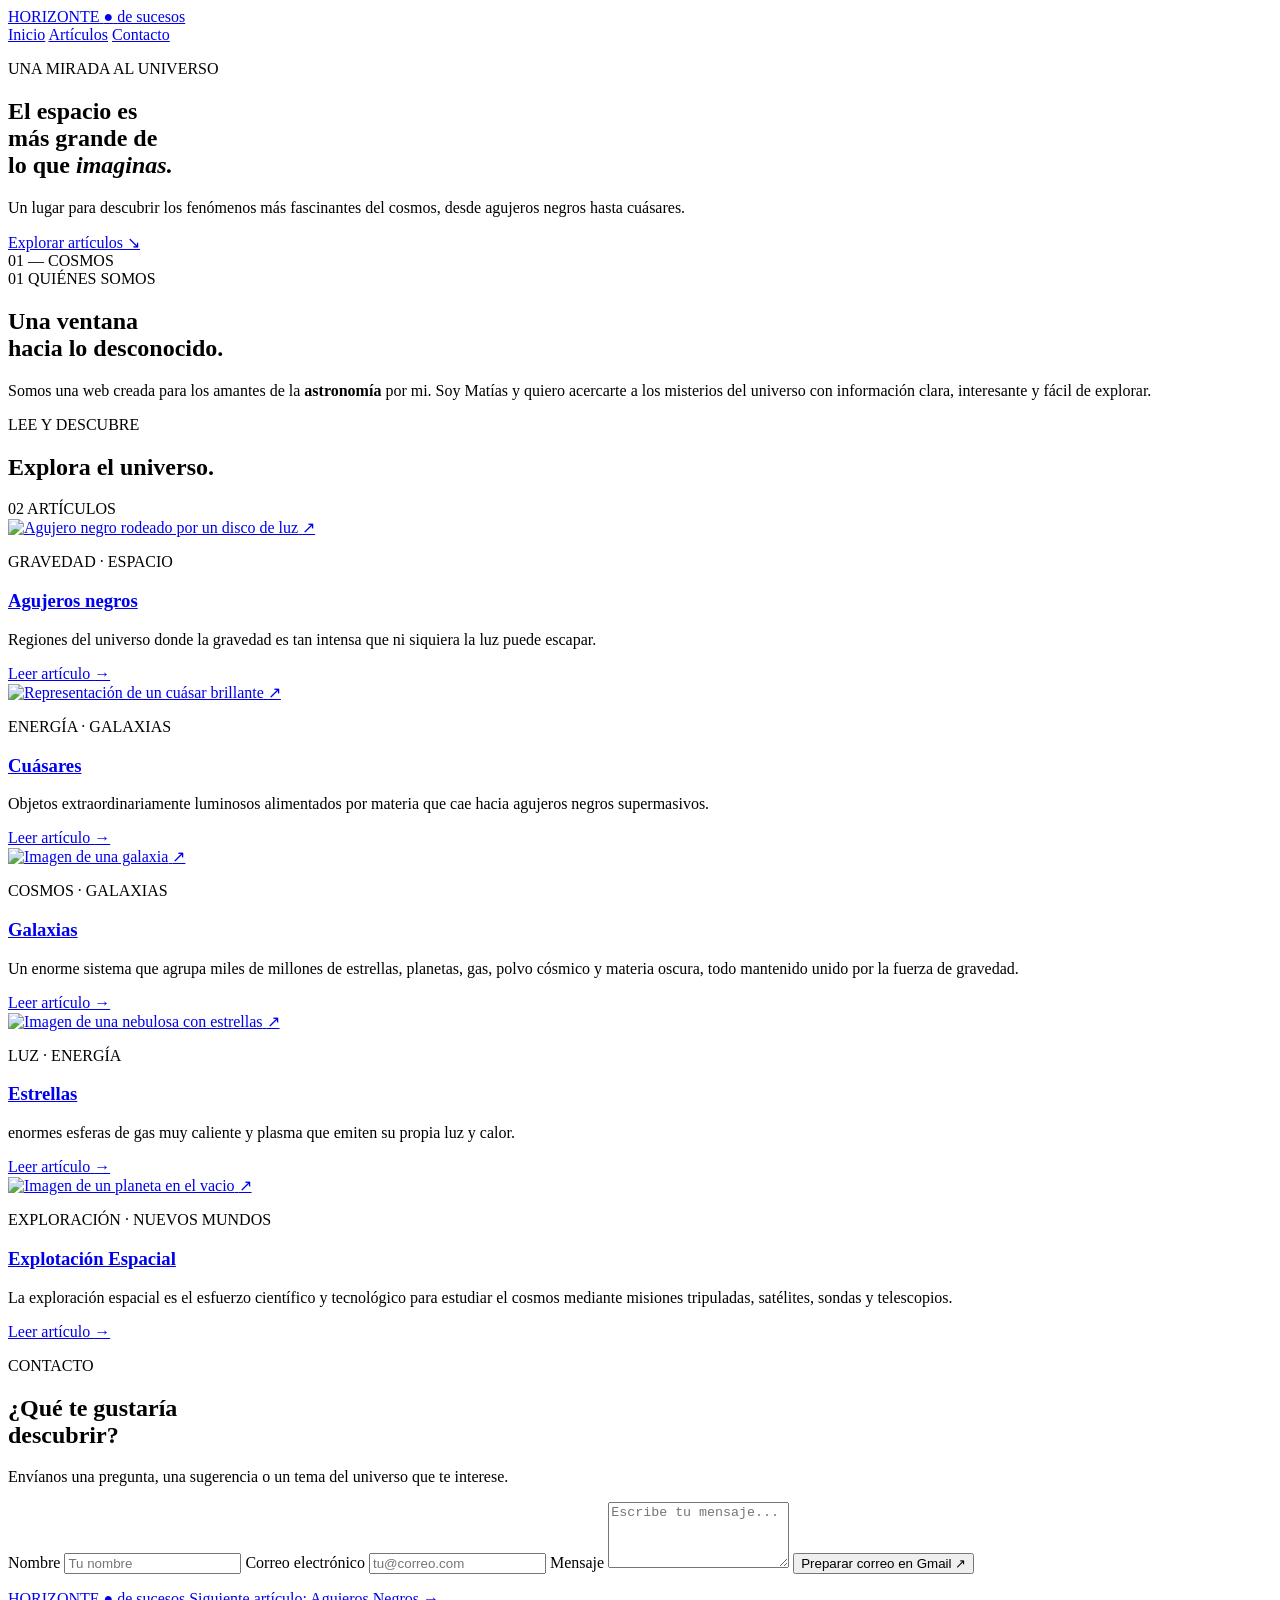
==== index.html @ 5ae5ad08 "Add files via upload" ====
<!DOCTYPE html>
<html lang="es">
<head>
  <meta charset="UTF-8">
  <meta name="viewport" content="width=device-width, initial-scale=1.0">

  <title>Horizonte de Sucesos</title>
  <link rel="stylesheet" href="css/styles.css">
</head>

<body>
   <header class="barra-superior">
        <a class="logo" href="index.html">
            HORIZONTE <span class="logo-punto">●</span> <span class="logo-secundario">de sucesos</span>
        </a>

        <nav>
            <a href="index.html">Inicio</a>
            <a class="activo" href="index.html#articulos">Artículos</a>
            <a href="index.html#contacto">Contacto</a>
        </nav>
    </header>

  <main>
    <section class="portada">
      <div class="portada-texto">
        <p class="sobrelinea"><span></span> UNA MIRADA AL UNIVERSO</p>

        <h1>El espacio es<br>más grande de<br>lo que <em>imaginas.</em></h1>

        <p class="descripcion">
          Un lugar para descubrir los fenómenos más fascinantes
          del cosmos, desde agujeros negros hasta cuásares.
        </p>

        <a class="boton" href="#articulos">
          Explorar artículos <span>↘</span>
        </a>
      </div>

      <div class="portada-imagen" role="img" aria-label="Cielo nocturno lleno de estrellas"></div>

      <span class="numero-portada">01 — COSMOS</span>
    </section>

    <section class="sobre panel-linea">
      <div class="etiqueta-seccion">
        <span>01</span>
        <span>QUIÉNES SOMOS</span>
      </div>

      <div>
        <h2>Una ventana<br>hacia lo desconocido.</h2>
        <p>
          Somos una web creada para los amantes de la
          <strong id="Astronomia">astronomía</strong> por mi.
          Soy Matías y quiero acercarte a los misterios del universo con
          información clara, interesante y fácil de explorar.
        </p>
      </div>
    </section>

    <section id="articulos" class="articulos">
      <div class="encabezado-seccion">
        <div>
          <p class="sobrelinea"><span></span> LEE Y DESCUBRE</p>
          <h2>Explora el universo<span class="punto-amarillo">.</span></h2>
        </div>
        <span class="contador">02 ARTÍCULOS</span>
      </div>

      <article class="articulo">
        <a class="articulo-imagen" href="agujeros_negros.html">
          <img
            src="imgs/agujeros_negros.jpeg"
            alt="Agujero negro rodeado por un disco de luz"
          >
          <span class="flecha-imagen">↗</span>
        </a>

        <div class="articulo-info">
          <p class="categoria">GRAVEDAD · ESPACIO</p>
          <h3><a href="agujeros_negros.html">Agujeros negros</a></h3>
          <p>
            Regiones del universo donde la gravedad es tan intensa
            que ni siquiera la luz puede escapar.
          </p>
          <a class="leer-mas" href="agujeros_negros.html">
            Leer artículo <span>→</span>
          </a>
        </div>
      </article>

      <article class="articulo articulo-invertido">
        <a class="articulo-imagen" href="Cuasares.html">
          <img
            src="imgs/cuasares.jpeg"
            alt="Representación de un cuásar brillante"
          >
          <span class="flecha-imagen">↗</span>
        </a>

        <div class="articulo-info">
          <p class="categoria">ENERGÍA · GALAXIAS</p>
          <h3><a href="Cuasares.html">Cuásares</a></h3>
          <p>
            Objetos extraordinariamente luminosos alimentados
            por materia que cae hacia agujeros negros supermasivos.
          </p>
          <a class="leer-mas" href="Cuasares.html">
            Leer artículo <span>→</span>
          </a>
        </div>
      </article>
      <article class="articulo articulo-invertido">
        <a class="articulo-imagen" href="galaxias.html">
          <img
            src="imgs/galaxia.jpeg"
            alt="Imagen de una galaxia"
          >
          <span class="flecha-imagen">↗</span>
        </a>

        <div class="articulo-info">
          <p class="categoria">COSMOS · GALAXIAS</p>
          <h3><a href="galaxias.html">Galaxias</a></h3>
          <p>
            Un enorme sistema que agrupa miles de millones de estrellas, planetas, gas, polvo cósmico y materia oscura, todo mantenido unido por la fuerza de gravedad.
          </p>
          <a class="leer-mas" href="galaxias.html">
            Leer artículo <span>→</span>
          </a>
        </div>
      </article>
      <article class="articulo articulo-invertido">
        <a class="articulo-imagen" href="estrellas.html">
          <img
            src="imgs/estrellas.jpeg"
            alt="Imagen de una nebulosa con estrellas"
          >
          <span class="flecha-imagen">↗</span>
        </a>

        <div class="articulo-info">
          <p class="categoria">LUZ · ENERGÍA</p>
          <h3><a href="estrellas.html">Estrellas</a></h3>
          <p>
            enormes esferas de gas muy caliente y plasma que emiten su propia luz y calor.
          </p>
          <a class="leer-mas" href="estrellas.html">
            Leer artículo <span>→</span>
          </a>
        </div>
      </article>
      <article class="articulo articulo-invertido">
        <a class="articulo-imagen" href="exploracion_espacial.html">
          <img
            src="imgs/exploracion_espacial.jpeg"
            alt="Imagen de un planeta en el vacio"
          >
          <span class="flecha-imagen">↗</span>
        </a>

        <div class="articulo-info">
          <p class="categoria">EXPLORACIÓN · NUEVOS MUNDOS</p>
          <h3><a href="exploracion_espacial.html">Explotación Espacial</a></h3>
          <p>
            La exploración espacial es el esfuerzo científico y tecnológico para estudiar el cosmos mediante misiones tripuladas, satélites, sondas y telescopios.
          </p>
          <a class="leer-mas" href="exploracion_espacial.html">
            Leer artículo <span>→</span>
          </a>
        </div>
      </article>
    </section>

    <section id="contacto" class="contacto panel-linea">
      <div class="contacto-intro">
        <p class="sobrelinea"><span></span> CONTACTO</p>
        <h2>¿Qué te gustaría<br>descubrir?</h2>
        <p>
          Envíanos una pregunta, una sugerencia o un tema
          del universo que te interese.
        </p>
      </div>

      <form id="formulario" class="formulario">
        <label for="nombre">Nombre</label>
        <input
          id="nombre"
          name="nombre"
          type="text"
          placeholder="Tu nombre"
          required
        >

        <label for="correo">Correo electrónico</label>
        <input
          id="correo"
          name="correo"
          type="email"
          placeholder="tu@correo.com"
          required
        >

        <label for="texto-mensaje">Mensaje</label>
        <textarea
          id="texto-mensaje"
          name="mensaje"
          rows="4"
          placeholder="Escribe tu mensaje..."
          required
        ></textarea>

        <button class="boton boton-enviar" type="submit">
          Preparar correo en Gmail <span>↗</span>
        </button>

        <p id="respuesta" class="respuesta" aria-live="polite"></p>
      </form>
    </section>
  </main>

  <footer class="pie">
        <a class="logo" href="index.html">HORIZONTE <span class="logo-punto">●</span> <span class="logo-secundario">de sucesos</span></a>

        <a href="agujeros_negros.html">Siguiente artículo: Agujeros Negros →</a>
    </footer>

  <script>
    const formulario = document.getElementById("formulario");
    const respuesta = document.getElementById("respuesta");

    formulario.addEventListener("submit", function(evento) {
      evento.preventDefault();

      const nombre = document.getElementById("nombre").value.trim();
      const correo = document.getElementById("correo").value.trim();
      const mensaje = document.getElementById("texto-mensaje").value.trim();
      const destinatario = "a.matias.gonzalez.8a@gmail.com";

      const asunto = "Mensaje desde Horizonte de Sucesos";
      const cuerpo =
        "Nombre: " + nombre + "\n" +
        "Correo de contacto: " + correo + "\n\n" +
        "Mensaje:\n" + mensaje;

      const url = "https://mail.google.com/mail/?view=cm&fs=1" +
        "&to=" + encodeURIComponent(destinatario) +
        "&su=" + encodeURIComponent(asunto) +
        "&body=" + encodeURIComponent(cuerpo);

      window.location.href = url;

      if (ventana) {
        respuesta.textContent =
          "Gmail se abrió con el mensaje preparado. Revísalo y pulsa Enviar allí.";
      } else {
        respuesta.textContent =
          "Tu navegador bloqueó la ventana. Permite las ventanas emergentes para abrir Gmail.";
      }
    });
  </script>
</body>
</html>
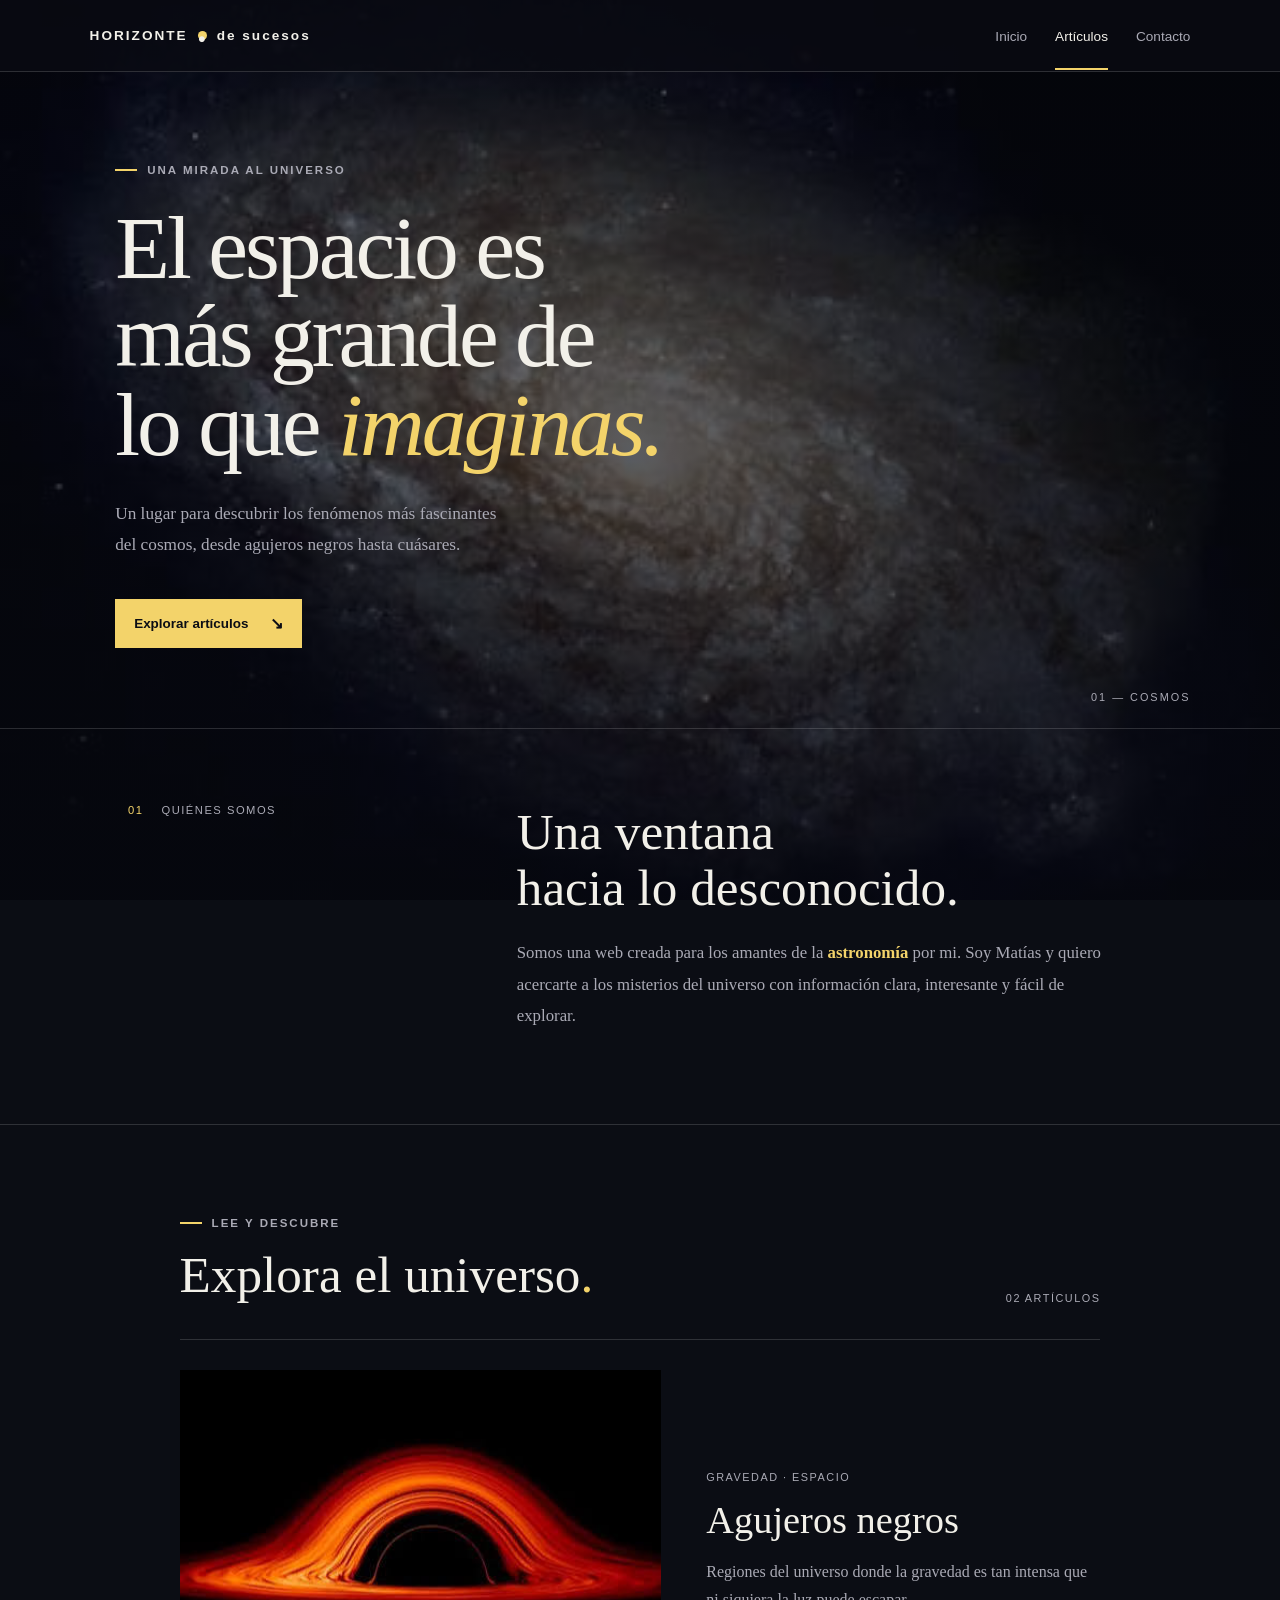
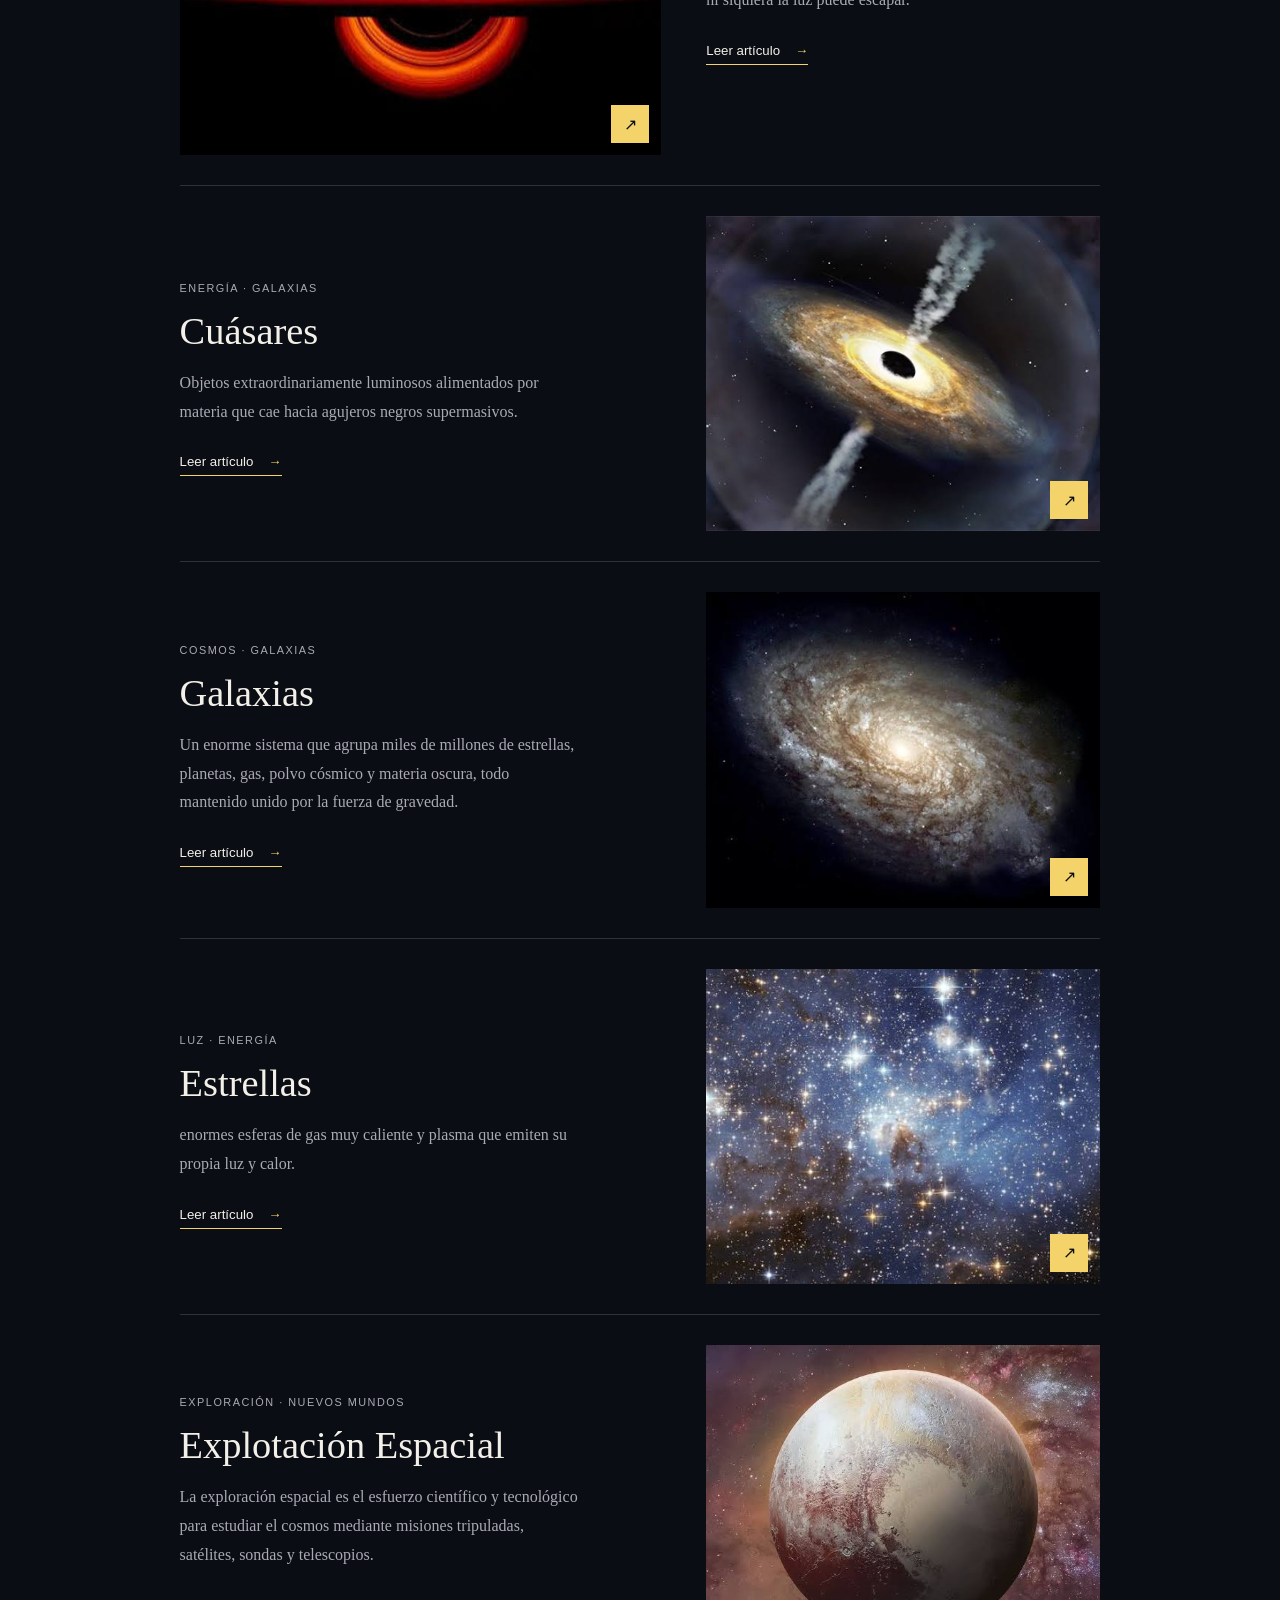
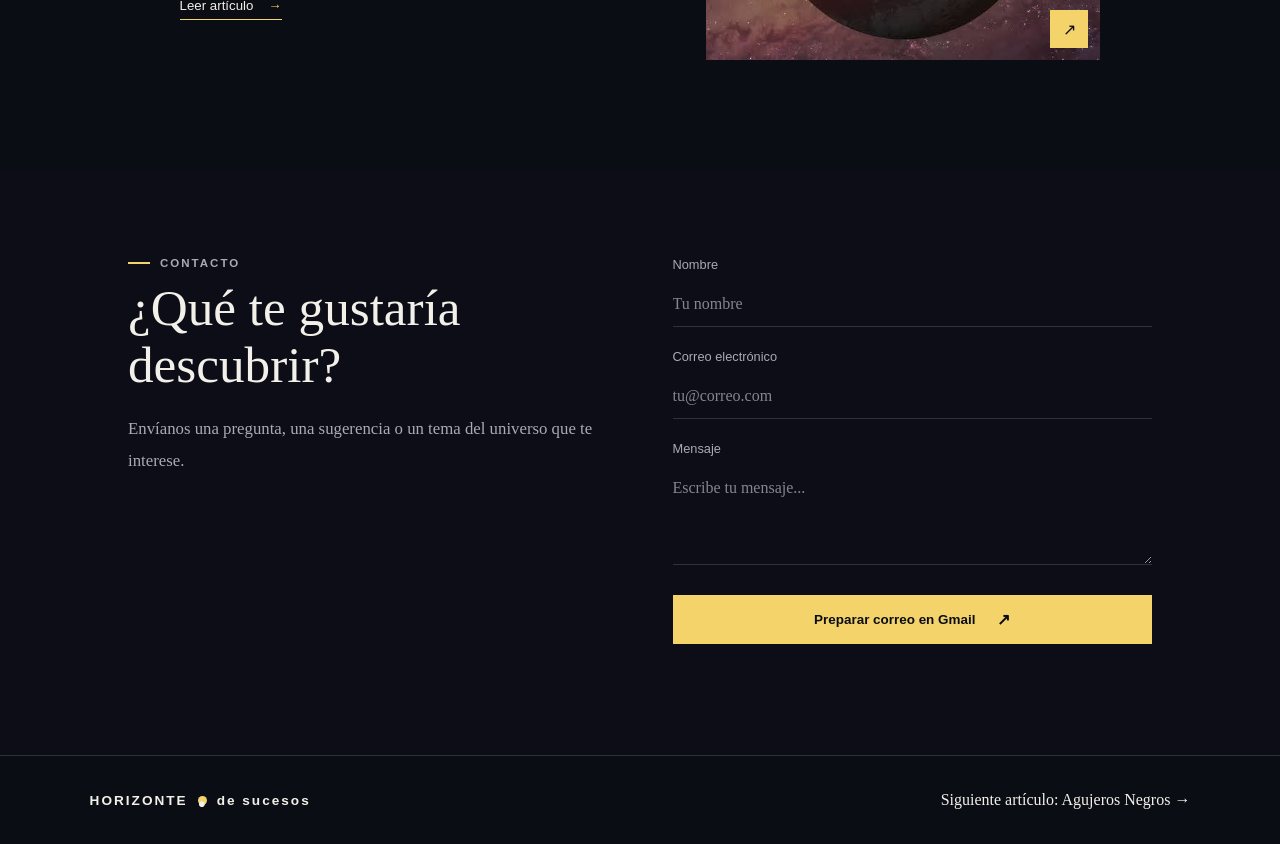
==== commit f512477b: "Update index.html" ====
--- a/index.html
+++ b/index.html
@@ -5,7 +5,7 @@
   <meta name="viewport" content="width=device-width, initial-scale=1.0">
 
   <title>Horizonte de Sucesos</title>
-  <link rel="stylesheet" href="css/styles.css">
+  <link rel="stylesheet" href="styles.css">
 </head>
 
 <body>
@@ -72,7 +72,7 @@
       <article class="articulo">
         <a class="articulo-imagen" href="agujeros_negros.html">
           <img
-            src="imgs/agujeros_negros.jpeg"
+            src="agujeros_negros.jpeg"
             alt="Agujero negro rodeado por un disco de luz"
           >
           <span class="flecha-imagen">↗</span>
@@ -94,7 +94,7 @@
       <article class="articulo articulo-invertido">
         <a class="articulo-imagen" href="Cuasares.html">
           <img
-            src="imgs/cuasares.jpeg"
+            src="cuasares.jpeg"
             alt="Representación de un cuásar brillante"
           >
           <span class="flecha-imagen">↗</span>
@@ -115,7 +115,7 @@
       <article class="articulo articulo-invertido">
         <a class="articulo-imagen" href="galaxias.html">
           <img
-            src="imgs/galaxia.jpeg"
+            src="galaxia.jpeg"
             alt="Imagen de una galaxia"
           >
           <span class="flecha-imagen">↗</span>
@@ -135,7 +135,7 @@
       <article class="articulo articulo-invertido">
         <a class="articulo-imagen" href="estrellas.html">
           <img
-            src="imgs/estrellas.jpeg"
+            src="estrellas.jpeg"
             alt="Imagen de una nebulosa con estrellas"
           >
           <span class="flecha-imagen">↗</span>
@@ -155,7 +155,7 @@
       <article class="articulo articulo-invertido">
         <a class="articulo-imagen" href="exploracion_espacial.html">
           <img
-            src="imgs/exploracion_espacial.jpeg"
+            src="exploracion_espacial.jpeg"
             alt="Imagen de un planeta en el vacio"
           >
           <span class="flecha-imagen">↗</span>
@@ -262,4 +262,4 @@
     });
   </script>
 </body>
-</html>+</html>
--- a/styles.css
+++ b/styles.css
@@ -0,0 +1,507 @@
+:root {
+  --fondo: #0b0d14;
+  --superficie: #121520;
+  --texto: #f2f0e9;
+  --texto-suave: #aaaab5;
+  --amarillo: #f3d36a;
+  --morado: #a99bd8;
+  --linea: rgba(255, 255, 255, 0.15);
+}
+
+* {
+  box-sizing: border-box;
+}
+
+html {
+  scroll-behavior: smooth;
+}
+
+body {
+  margin: 0;
+  background-color: var(--fondo);
+  background-image:
+    linear-gradient(rgba(7, 9, 17, 0.55), rgba(7, 9, 17, 0.78)),
+    url("galaxia.jpeg");
+  background-size: cover;
+  background-position: center;
+  background-attachment: fixed;
+  color: var(--texto);
+  font-family: Georgia, "Times New Roman", serif;
+}
+
+a {
+  color: inherit;
+  text-decoration: none;
+}
+
+button,
+input,
+textarea {
+  font: inherit;
+}
+
+button,
+a {
+  -webkit-tap-highlight-color: transparent;
+}
+
+::selection {
+  color: var(--fondo);
+  background: var(--amarillo);
+}
+
+.barra-superior {
+  min-height: 72px;
+  padding: 0 7%;
+  display: flex;
+  align-items: center;
+  justify-content: space-between;
+  gap: 20px;
+  border-bottom: 1px solid var(--linea);
+  background: rgba(9, 11, 19, 0.78);
+}
+
+.logo {
+  display: inline-flex;
+  align-items: center;
+  gap: 10px;
+  font-family: Arial, sans-serif;
+  font-size: 0.85rem;
+  font-weight: 700;
+  letter-spacing: 2px;
+}
+
+.logo-punto {
+  width: 9px;
+  height: 9px;
+  display: inline-block;
+  border-radius: 50%;
+  background: var(--amarillo);
+}
+
+.barra-superior nav {
+  display: flex;
+  gap: 28px;
+  font-family: Arial, sans-serif;
+  font-size: 0.85rem;
+}
+
+.barra-superior nav a {
+  padding: 27px 0 24px;
+  color: var(--texto-suave);
+  border-bottom: 2px solid transparent;
+  transition: color 0.2s, border-color 0.2s;
+}
+
+.barra-superior nav a:hover,
+.barra-superior nav a.activo {
+  color: var(--texto);
+  border-bottom-color: var(--amarillo);
+}
+
+.portada {
+  position: relative;
+  min-height: 560px;
+  max-width: 1400px;
+  margin: auto;
+  padding: 80px 9%;
+  display: flex;
+  align-items: center;
+  overflow: hidden;
+  border-bottom: 1px solid var(--linea);
+}
+
+.portada-texto {
+  position: relative;
+  z-index: 2;
+  max-width: 610px;
+}
+
+.sobrelinea {
+  display: flex;
+  align-items: center;
+  gap: 10px;
+  color: var(--texto-suave);
+  font-family: Arial, sans-serif;
+  font-size: 0.72rem;
+  font-weight: 700;
+  letter-spacing: 2px;
+}
+
+.sobrelinea > span {
+  width: 22px;
+  height: 2px;
+  background: var(--amarillo);
+}
+
+.portada h1 {
+  margin: 28px 0;
+  font-size: clamp(3rem, 7vw, 6.4rem);
+  font-weight: 400;
+  line-height: 0.99;
+  letter-spacing: -3px;
+}
+
+.portada h1 em {
+  color: var(--amarillo);
+  font-weight: 400;
+}
+
+.descripcion {
+  max-width: 400px;
+  color: var(--texto-suave);
+  font-size: 1.08rem;
+  line-height: 1.8;
+}
+
+.numero-portada {
+  position: absolute;
+  bottom: 25px;
+  right: 7%;
+  color: var(--texto-suave);
+  font-family: Arial, sans-serif;
+  font-size: 0.68rem;
+  letter-spacing: 2px;
+}
+
+.boton {
+  display: inline-flex;
+  justify-content: center;
+  align-items: center;
+  gap: 22px;
+  margin-top: 22px;
+  padding: 14px 18px;
+  color: var(--fondo);
+  background: var(--amarillo);
+  border: 1px solid var(--amarillo);
+  font-family: Arial, sans-serif;
+  font-size: 0.84rem;
+  font-weight: 700;
+  cursor: pointer;
+  transition: background 0.2s, color 0.2s;
+}
+
+.boton:hover {
+  color: var(--amarillo);
+  background: transparent;
+}
+
+.boton span {
+  font-size: 1rem;
+}
+
+.panel-linea {
+  border-bottom: 1px solid var(--linea);
+}
+
+.sobre {
+  padding: 75px 10%;
+  display: grid;
+  grid-template-columns: 0.8fr 1.5fr;
+  gap: 50px;
+}
+
+.etiqueta-seccion {
+  display: flex;
+  align-items: flex-start;
+  gap: 18px;
+  color: var(--texto-suave);
+  font-family: Arial, sans-serif;
+  font-size: 0.7rem;
+  letter-spacing: 1.5px;
+}
+
+.etiqueta-seccion span:first-child {
+  color: var(--amarillo);
+}
+
+.sobre h2,
+.contacto h2 {
+  margin: 0 0 20px;
+  font-size: clamp(2rem, 4vw, 3.4rem);
+  line-height: 1.1;
+  font-weight: 400;
+}
+
+.sobre p,
+.contacto-intro > p:last-child {
+  max-width: 590px;
+  color: var(--texto-suave);
+  font-size: 1.05rem;
+  line-height: 1.9;
+}
+
+#Astronomia {
+  color: var(--amarillo);
+}
+
+.articulos {
+  max-width: 1100px;
+  margin: auto;
+  padding: 80px 7%;
+}
+
+.encabezado-seccion {
+  display: flex;
+  align-items: end;
+  justify-content: space-between;
+  gap: 20px;
+  margin-bottom: 35px;
+}
+
+.encabezado-seccion h2 {
+  margin: 16px 0 0;
+  font-size: clamp(2rem, 4vw, 3.3rem);
+  font-weight: 400;
+}
+
+.punto-amarillo {
+  color: var(--amarillo);
+}
+
+.contador,
+.categoria {
+  color: var(--texto-suave);
+  font-family: Arial, sans-serif;
+  font-size: 0.68rem;
+  letter-spacing: 1.5px;
+}
+
+.articulo {
+  display: grid;
+  grid-template-columns: 1.1fr 0.9fr;
+  gap: 45px;
+  align-items: center;
+  padding: 30px 0;
+  border-top: 1px solid var(--linea);
+}
+
+.articulo-invertido .articulo-imagen {
+  order: 2;
+}
+
+.articulo-invertido .articulo-info {
+  order: 1;
+}
+
+.articulo-imagen {
+  position: relative;
+  display: block;
+  overflow: hidden;
+  background: var(--superficie);
+}
+
+.articulo-imagen img {
+  display: block;
+  width: 100%;
+  aspect-ratio: 5 / 4;
+  object-fit: cover;
+  transition: transform 0.4s;
+}
+
+.articulo-imagen:hover img {
+  transform: scale(1.035);
+}
+
+.flecha-imagen {
+  position: absolute;
+  right: 12px;
+  bottom: 12px;
+  width: 38px;
+  height: 38px;
+  display: grid;
+  place-items: center;
+  color: var(--fondo);
+  background: var(--amarillo);
+  font-family: Arial, sans-serif;
+}
+
+.articulo-info h3 {
+  margin: 15px 0;
+  font-size: clamp(1.8rem, 3vw, 2.6rem);
+  font-weight: 400;
+}
+
+.articulo-info h3 a:hover {
+  color: var(--amarillo);
+}
+
+.articulo-info > p:not(.categoria) {
+  max-width: 400px;
+  color: var(--texto-suave);
+  font-size: 1rem;
+  line-height: 1.8;
+}
+
+.leer-mas {
+  display: inline-flex;
+  gap: 15px;
+  align-items: center;
+  margin-top: 12px;
+  padding-bottom: 6px;
+  border-bottom: 1px solid var(--amarillo);
+  font-family: Arial, sans-serif;
+  font-size: 0.83rem;
+}
+
+.leer-mas span {
+  color: var(--amarillo);
+}
+
+.leer-mas:hover {
+  color: var(--amarillo);
+}
+
+.contacto {
+  padding: 75px 10%;
+  display: grid;
+  grid-template-columns: 1fr 1fr;
+  gap: 65px;
+  background: rgba(12, 14, 24, 0.76);
+}
+
+.formulario {
+  display: flex;
+  flex-direction: column;
+  gap: 10px;
+}
+
+.formulario label {
+  margin-top: 12px;
+  color: var(--texto-suave);
+  font-family: Arial, sans-serif;
+  font-size: 0.8rem;
+}
+
+.formulario input,
+.formulario textarea {
+  width: 100%;
+  padding: 13px 0;
+  border: none;
+  border-bottom: 1px solid var(--linea);
+  border-radius: 0;
+  outline: none;
+  background: transparent;
+  color: var(--texto);
+  font-family: Georgia, "Times New Roman", serif;
+  font-size: 1rem;
+}
+
+.formulario input:focus,
+.formulario textarea:focus {
+  border-bottom-color: var(--amarillo);
+}
+
+.formulario input::placeholder,
+.formulario textarea::placeholder {
+  color: #858592;
+}
+
+.formulario textarea {
+  resize: vertical;
+}
+
+.boton-enviar {
+  width: 100%;
+  margin-top: 20px;
+}
+
+.respuesta {
+  color: var(--amarillo);
+  font-family: Arial, sans-serif;
+  font-size: 0.82rem;
+  line-height: 1.6;
+}
+
+.pie {
+  padding: 35px 7%;
+  display: flex;
+  align-items: center;
+  justify-content: space-between;
+  flex-wrap: wrap;
+  gap: 15px;
+}
+
+.pie > p,
+.copyright {
+  color: var(--texto-suave);
+  font-family: Arial, sans-serif;
+  font-size: 0.72rem;
+}
+
+.copyright {
+  letter-spacing: 1px;
+}
+
+@media (max-width: 700px) {
+  body {
+    background-attachment: scroll;
+  }
+
+  .barra-superior {
+    padding: 0 5%;
+  }
+
+  .barra-superior nav {
+    gap: 13px;
+    font-size: 0.76rem;
+  }
+
+  .logo {
+    font-size: 0.7rem;
+    letter-spacing: 1px;
+  }
+
+  .portada {
+    min-height: 510px;
+    padding: 65px 7%;
+  }
+
+  .portada-imagen {
+    width: 100%;
+    opacity: 0.38;
+    background-image:
+      linear-gradient(90deg, rgba(9, 11, 20, 0.45), rgba(9, 11, 20, 0.35)),
+      url("galaxia.jpeg");
+  }
+
+  .portada h1 {
+    letter-spacing: -1.5px;
+  }
+
+  .sobre {
+    grid-template-columns: 1fr;
+    gap: 28px;
+    padding: 50px 7%;
+  }
+
+  .articulos {
+    padding: 55px 7%;
+  }
+
+  .articulo {
+    grid-template-columns: 1fr;
+    gap: 22px;
+  }
+
+  .articulo-invertido .articulo-imagen,
+  .articulo-invertido .articulo-info {
+    order: initial;
+  }
+
+  .encabezado-seccion {
+    align-items: flex-start;
+    flex-direction: column;
+  }
+
+  .contacto {
+    grid-template-columns: 1fr;
+    gap: 30px;
+    padding: 50px 7%;
+  }
+
+  .pie {
+    align-items: flex-start;
+    flex-direction: column;
+  }
+}
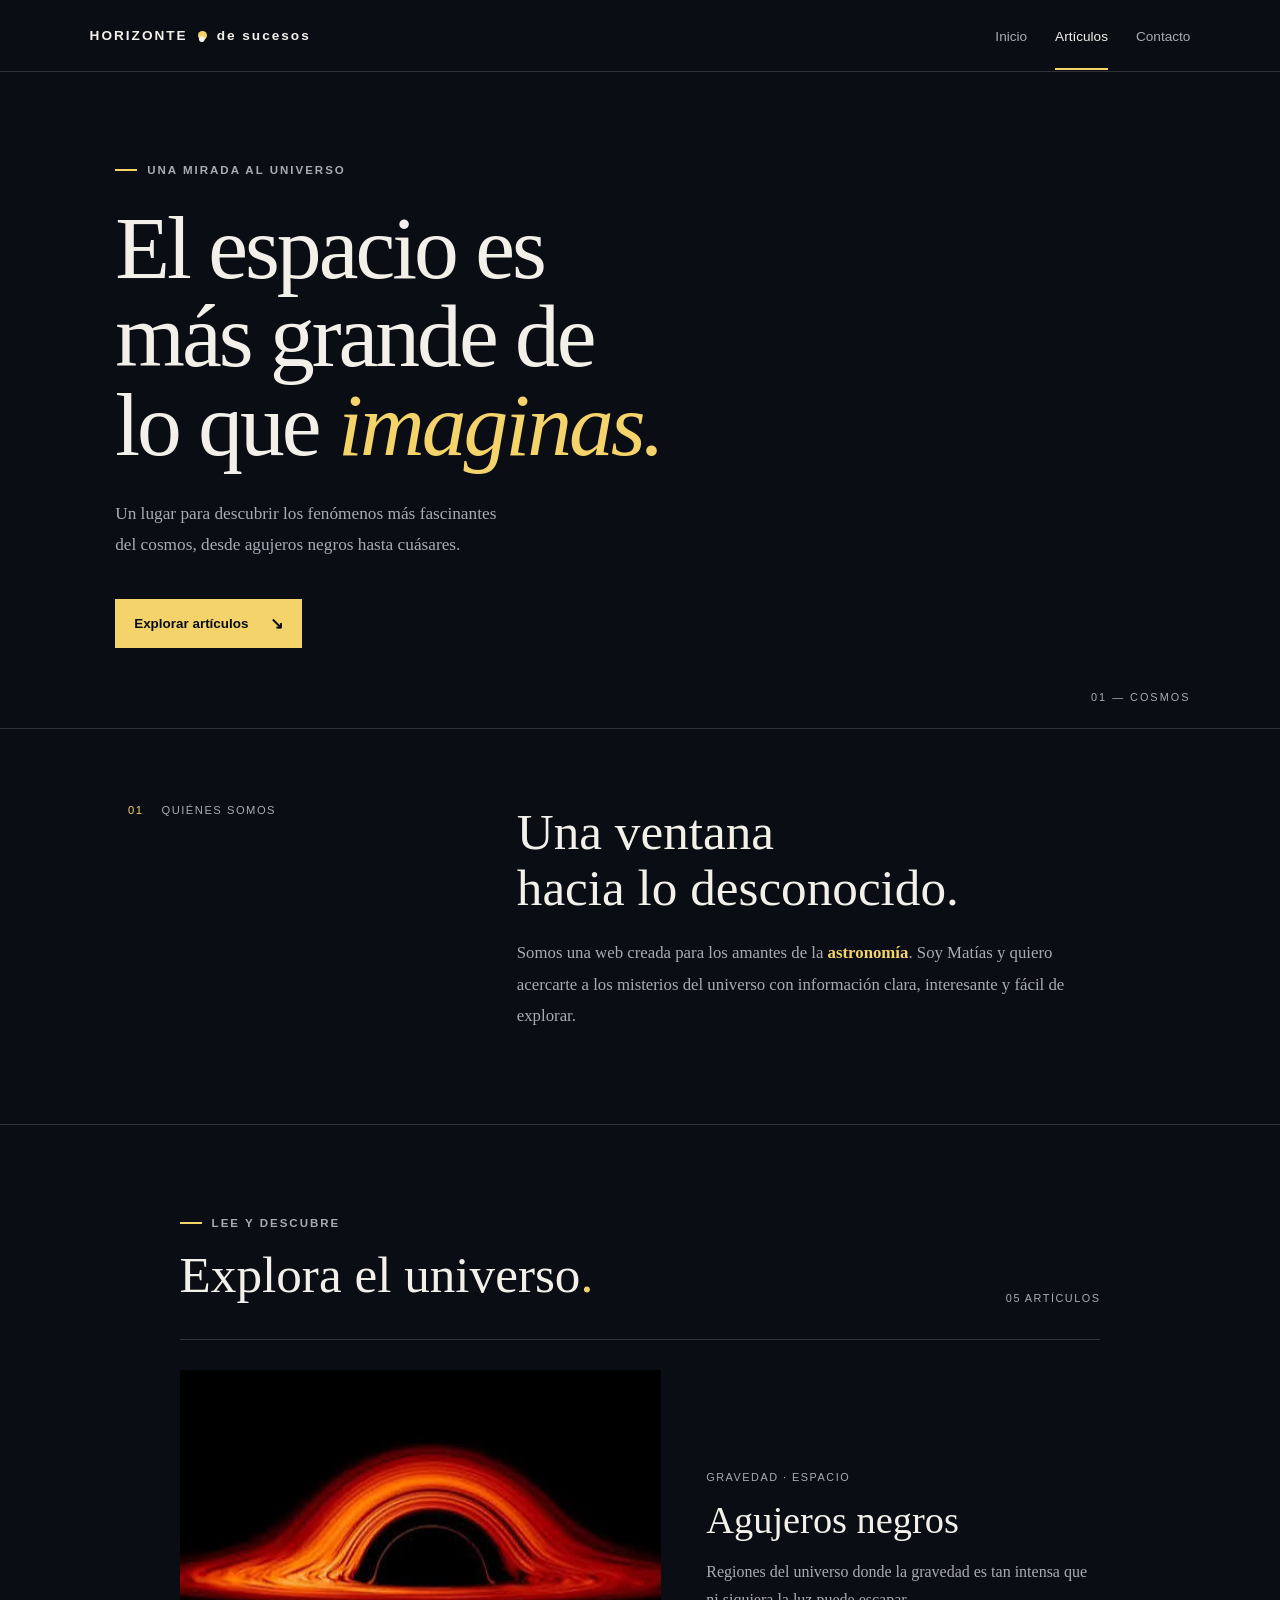
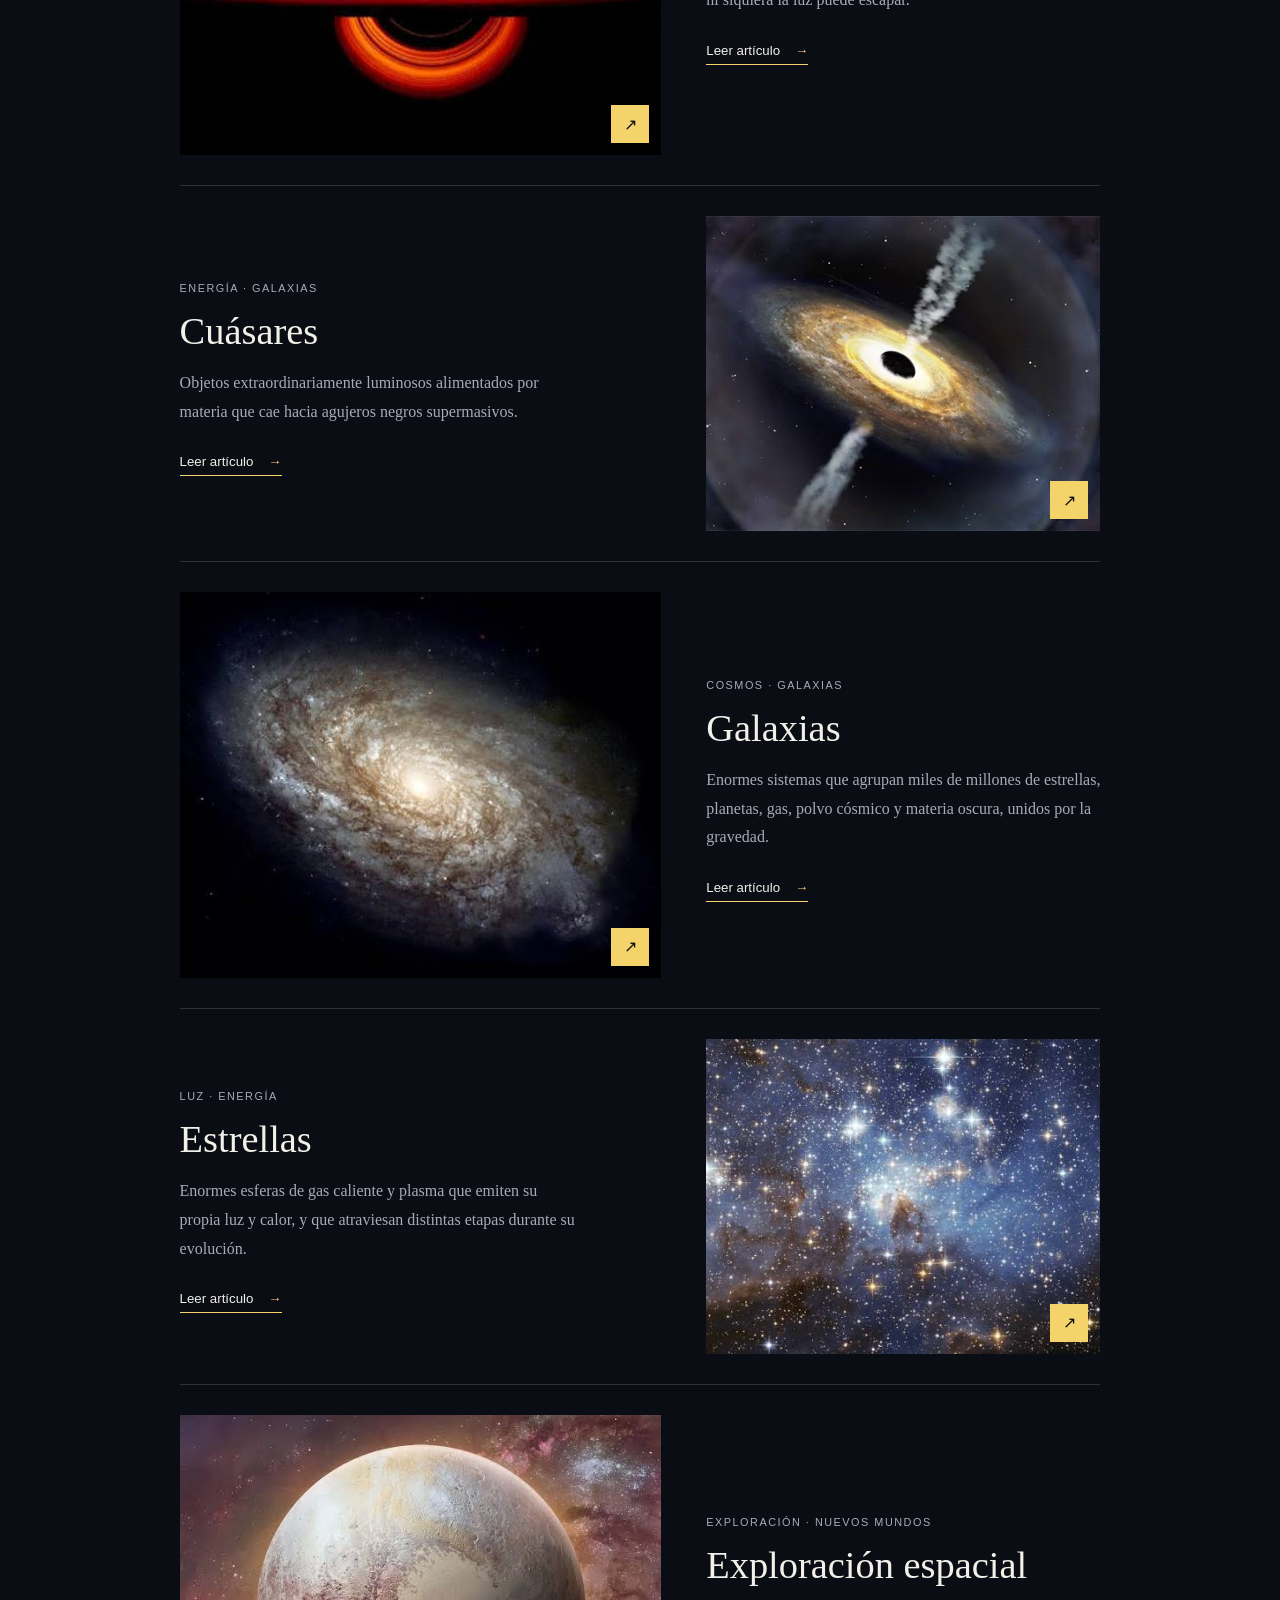
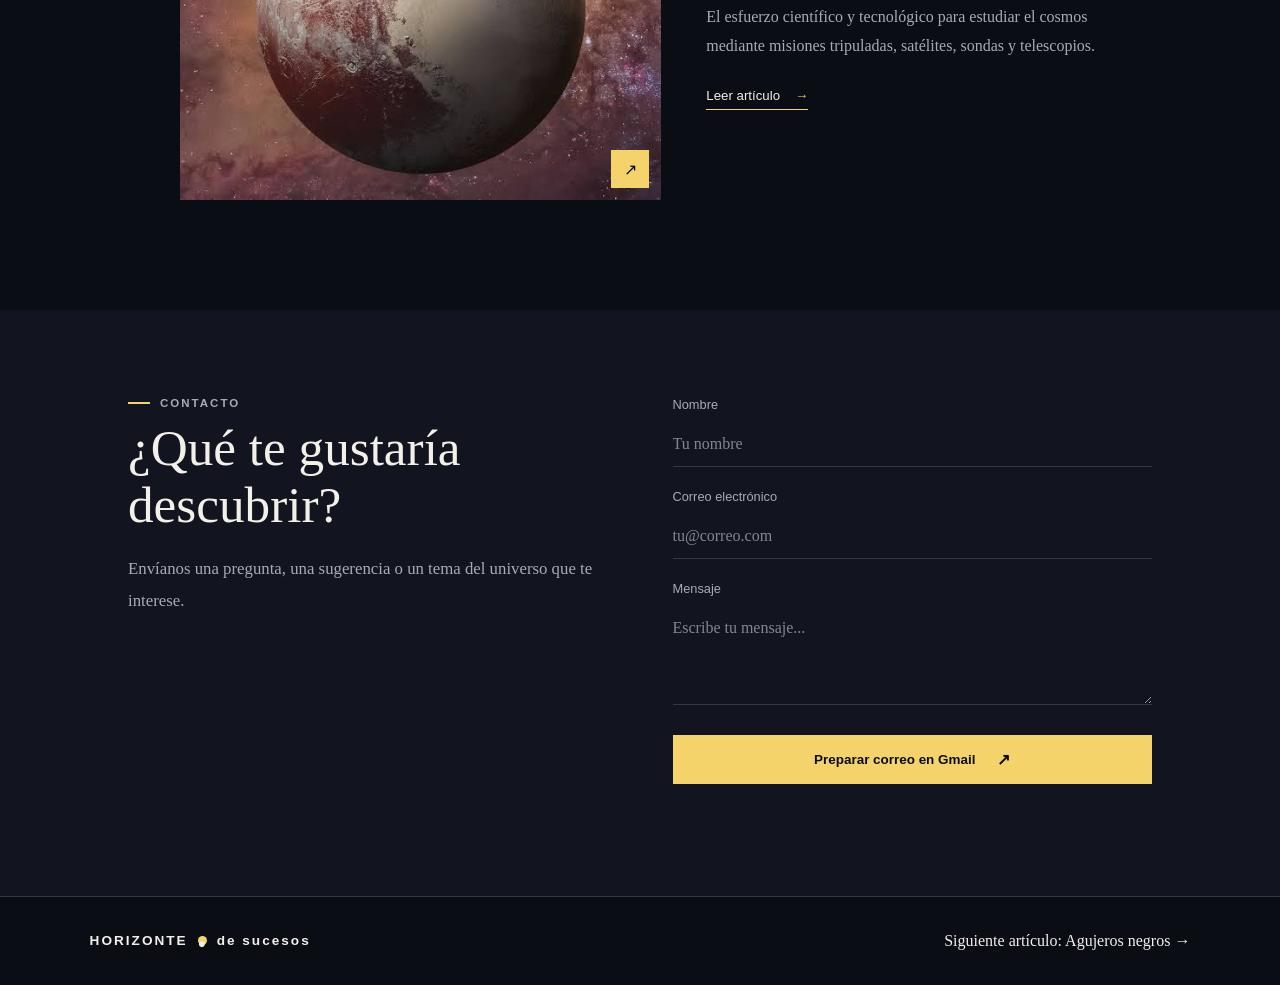
==== commit b1ba7016: "Update index.html" ====
--- a/index.html
+++ b/index.html
@@ -3,23 +3,22 @@
 <head>
   <meta charset="UTF-8">
   <meta name="viewport" content="width=device-width, initial-scale=1.0">
-
   <title>Horizonte de Sucesos</title>
   <link rel="stylesheet" href="styles.css">
 </head>
 
 <body>
-   <header class="barra-superior">
-        <a class="logo" href="index.html">
-            HORIZONTE <span class="logo-punto">●</span> <span class="logo-secundario">de sucesos</span>
-        </a>
-
-        <nav>
-            <a href="index.html">Inicio</a>
-            <a class="activo" href="index.html#articulos">Artículos</a>
-            <a href="index.html#contacto">Contacto</a>
-        </nav>
-    </header>
+  <header class="barra-superior">
+    <a class="logo" href="index.html">
+      HORIZONTE <span class="logo-punto">●</span> <span class="logo-secundario">de sucesos</span>
+    </a>
+
+    <nav>
+      <a href="index.html">Inicio</a>
+      <a class="activo" href="index.html#articulos">Artículos</a>
+      <a href="index.html#contacto">Contacto</a>
+    </nav>
+  </header>
 
   <main>
     <section class="portada">
@@ -38,8 +37,6 @@
         </a>
       </div>
 
-      <div class="portada-imagen" role="img" aria-label="Cielo nocturno lleno de estrellas"></div>
-
       <span class="numero-portada">01 — COSMOS</span>
     </section>
 
@@ -53,7 +50,7 @@
         <h2>Una ventana<br>hacia lo desconocido.</h2>
         <p>
           Somos una web creada para los amantes de la
-          <strong id="Astronomia">astronomía</strong> por mi.
+          <strong id="Astronomia">astronomía</strong>.
           Soy Matías y quiero acercarte a los misterios del universo con
           información clara, interesante y fácil de explorar.
         </p>
@@ -66,15 +63,12 @@
           <p class="sobrelinea"><span></span> LEE Y DESCUBRE</p>
           <h2>Explora el universo<span class="punto-amarillo">.</span></h2>
         </div>
-        <span class="contador">02 ARTÍCULOS</span>
+        <span class="contador">05 ARTÍCULOS</span>
       </div>
 
       <article class="articulo">
         <a class="articulo-imagen" href="agujeros_negros.html">
-          <img
-            src="agujeros_negros.jpeg"
-            alt="Agujero negro rodeado por un disco de luz"
-          >
+          <img src="agujeros_negros.jpeg" alt="Agujero negro rodeado por un disco de luz">
           <span class="flecha-imagen">↗</span>
         </a>
 
@@ -93,10 +87,7 @@
 
       <article class="articulo articulo-invertido">
         <a class="articulo-imagen" href="Cuasares.html">
-          <img
-            src="cuasares.jpeg"
-            alt="Representación de un cuásar brillante"
-          >
+          <img src="cuasares.jpeg" alt="Representación de un cuásar brillante">
           <span class="flecha-imagen">↗</span>
         </a>
 
@@ -112,12 +103,10 @@
           </a>
         </div>
       </article>
-      <article class="articulo articulo-invertido">
+
+      <article class="articulo">
         <a class="articulo-imagen" href="galaxias.html">
-          <img
-            src="galaxia.jpeg"
-            alt="Imagen de una galaxia"
-          >
+          <img src="galaxia.jpeg" alt="Imagen de una galaxia">
           <span class="flecha-imagen">↗</span>
         </a>
 
@@ -125,19 +114,18 @@
           <p class="categoria">COSMOS · GALAXIAS</p>
           <h3><a href="galaxias.html">Galaxias</a></h3>
           <p>
-            Un enorme sistema que agrupa miles de millones de estrellas, planetas, gas, polvo cósmico y materia oscura, todo mantenido unido por la fuerza de gravedad.
+            Enormes sistemas que agrupan miles de millones de estrellas,
+            planetas, gas, polvo cósmico y materia oscura, unidos por la gravedad.
           </p>
           <a class="leer-mas" href="galaxias.html">
             Leer artículo <span>→</span>
           </a>
         </div>
       </article>
+
       <article class="articulo articulo-invertido">
         <a class="articulo-imagen" href="estrellas.html">
-          <img
-            src="estrellas.jpeg"
-            alt="Imagen de una nebulosa con estrellas"
-          >
+          <img src="estrellas.jpeg" alt="Imagen de una nebulosa con estrellas">
           <span class="flecha-imagen">↗</span>
         </a>
 
@@ -145,27 +133,27 @@
           <p class="categoria">LUZ · ENERGÍA</p>
           <h3><a href="estrellas.html">Estrellas</a></h3>
           <p>
-            enormes esferas de gas muy caliente y plasma que emiten su propia luz y calor.
+            Enormes esferas de gas caliente y plasma que emiten su propia luz
+            y calor, y que atraviesan distintas etapas durante su evolución.
           </p>
           <a class="leer-mas" href="estrellas.html">
             Leer artículo <span>→</span>
           </a>
         </div>
       </article>
-      <article class="articulo articulo-invertido">
+
+      <article class="articulo">
         <a class="articulo-imagen" href="exploracion_espacial.html">
-          <img
-            src="exploracion_espacial.jpeg"
-            alt="Imagen de un planeta en el vacio"
-          >
+          <img src="exploracion_espacial.jpeg" alt="Imagen de un planeta en el espacio">
           <span class="flecha-imagen">↗</span>
         </a>
 
         <div class="articulo-info">
           <p class="categoria">EXPLORACIÓN · NUEVOS MUNDOS</p>
-          <h3><a href="exploracion_espacial.html">Explotación Espacial</a></h3>
-          <p>
-            La exploración espacial es el esfuerzo científico y tecnológico para estudiar el cosmos mediante misiones tripuladas, satélites, sondas y telescopios.
+          <h3><a href="exploracion_espacial.html">Exploración espacial</a></h3>
+          <p>
+            El esfuerzo científico y tecnológico para estudiar el cosmos
+            mediante misiones tripuladas, satélites, sondas y telescopios.
           </p>
           <a class="leer-mas" href="exploracion_espacial.html">
             Leer artículo <span>→</span>
@@ -186,31 +174,13 @@
 
       <form id="formulario" class="formulario">
         <label for="nombre">Nombre</label>
-        <input
-          id="nombre"
-          name="nombre"
-          type="text"
-          placeholder="Tu nombre"
-          required
-        >
+        <input id="nombre" name="nombre" type="text" placeholder="Tu nombre" required>
 
         <label for="correo">Correo electrónico</label>
-        <input
-          id="correo"
-          name="correo"
-          type="email"
-          placeholder="tu@correo.com"
-          required
-        >
+        <input id="correo" name="correo" type="email" placeholder="tu@correo.com" required>
 
         <label for="texto-mensaje">Mensaje</label>
-        <textarea
-          id="texto-mensaje"
-          name="mensaje"
-          rows="4"
-          placeholder="Escribe tu mensaje..."
-          required
-        ></textarea>
+        <textarea id="texto-mensaje" name="mensaje" rows="4" placeholder="Escribe tu mensaje..." required></textarea>
 
         <button class="boton boton-enviar" type="submit">
           Preparar correo en Gmail <span>↗</span>
@@ -222,10 +192,12 @@
   </main>
 
   <footer class="pie">
-        <a class="logo" href="index.html">HORIZONTE <span class="logo-punto">●</span> <span class="logo-secundario">de sucesos</span></a>
-
-        <a href="agujeros_negros.html">Siguiente artículo: Agujeros Negros →</a>
-    </footer>
+    <a class="logo" href="index.html">
+      HORIZONTE <span class="logo-punto">●</span> <span class="logo-secundario">de sucesos</span>
+    </a>
+
+    <a href="agujeros_negros.html">Siguiente artículo: Agujeros negros →</a>
+  </footer>
 
   <script>
     const formulario = document.getElementById("formulario");
@@ -250,15 +222,8 @@
         "&su=" + encodeURIComponent(asunto) +
         "&body=" + encodeURIComponent(cuerpo);
 
+      respuesta.textContent = "Abriendo Gmail con el mensaje preparado. Revísalo y pulsa Enviar allí.";
       window.location.href = url;
-
-      if (ventana) {
-        respuesta.textContent =
-          "Gmail se abrió con el mensaje preparado. Revísalo y pulsa Enviar allí.";
-      } else {
-        respuesta.textContent =
-          "Tu navegador bloqueó la ventana. Permite las ventanas emergentes para abrir Gmail.";
-      }
     });
   </script>
 </body>
--- a/styles.css
+++ b/styles.css
@@ -19,12 +19,6 @@
 body {
   margin: 0;
   background-color: var(--fondo);
-  background-image:
-    linear-gradient(rgba(7, 9, 17, 0.55), rgba(7, 9, 17, 0.78)),
-    url("galaxia.jpeg");
-  background-size: cover;
-  background-position: center;
-  background-attachment: fixed;
   color: var(--texto);
   font-family: Georgia, "Times New Roman", serif;
 }
@@ -58,7 +52,7 @@
   justify-content: space-between;
   gap: 20px;
   border-bottom: 1px solid var(--linea);
-  background: rgba(9, 11, 19, 0.78);
+  background: var(--fondo);
 }
 
 .logo {
@@ -357,7 +351,7 @@
   display: grid;
   grid-template-columns: 1fr 1fr;
   gap: 65px;
-  background: rgba(12, 14, 24, 0.76);
+  background: var(--superficie);
 }
 
 .formulario {
@@ -434,10 +428,6 @@
 }
 
 @media (max-width: 700px) {
-  body {
-    background-attachment: scroll;
-  }
-
   .barra-superior {
     padding: 0 5%;
   }
@@ -455,14 +445,6 @@
   .portada {
     min-height: 510px;
     padding: 65px 7%;
-  }
-
-  .portada-imagen {
-    width: 100%;
-    opacity: 0.38;
-    background-image:
-      linear-gradient(90deg, rgba(9, 11, 20, 0.45), rgba(9, 11, 20, 0.35)),
-      url("galaxia.jpeg");
   }
 
   .portada h1 {
@@ -504,4 +486,4 @@
     align-items: flex-start;
     flex-direction: column;
   }
-}+}
